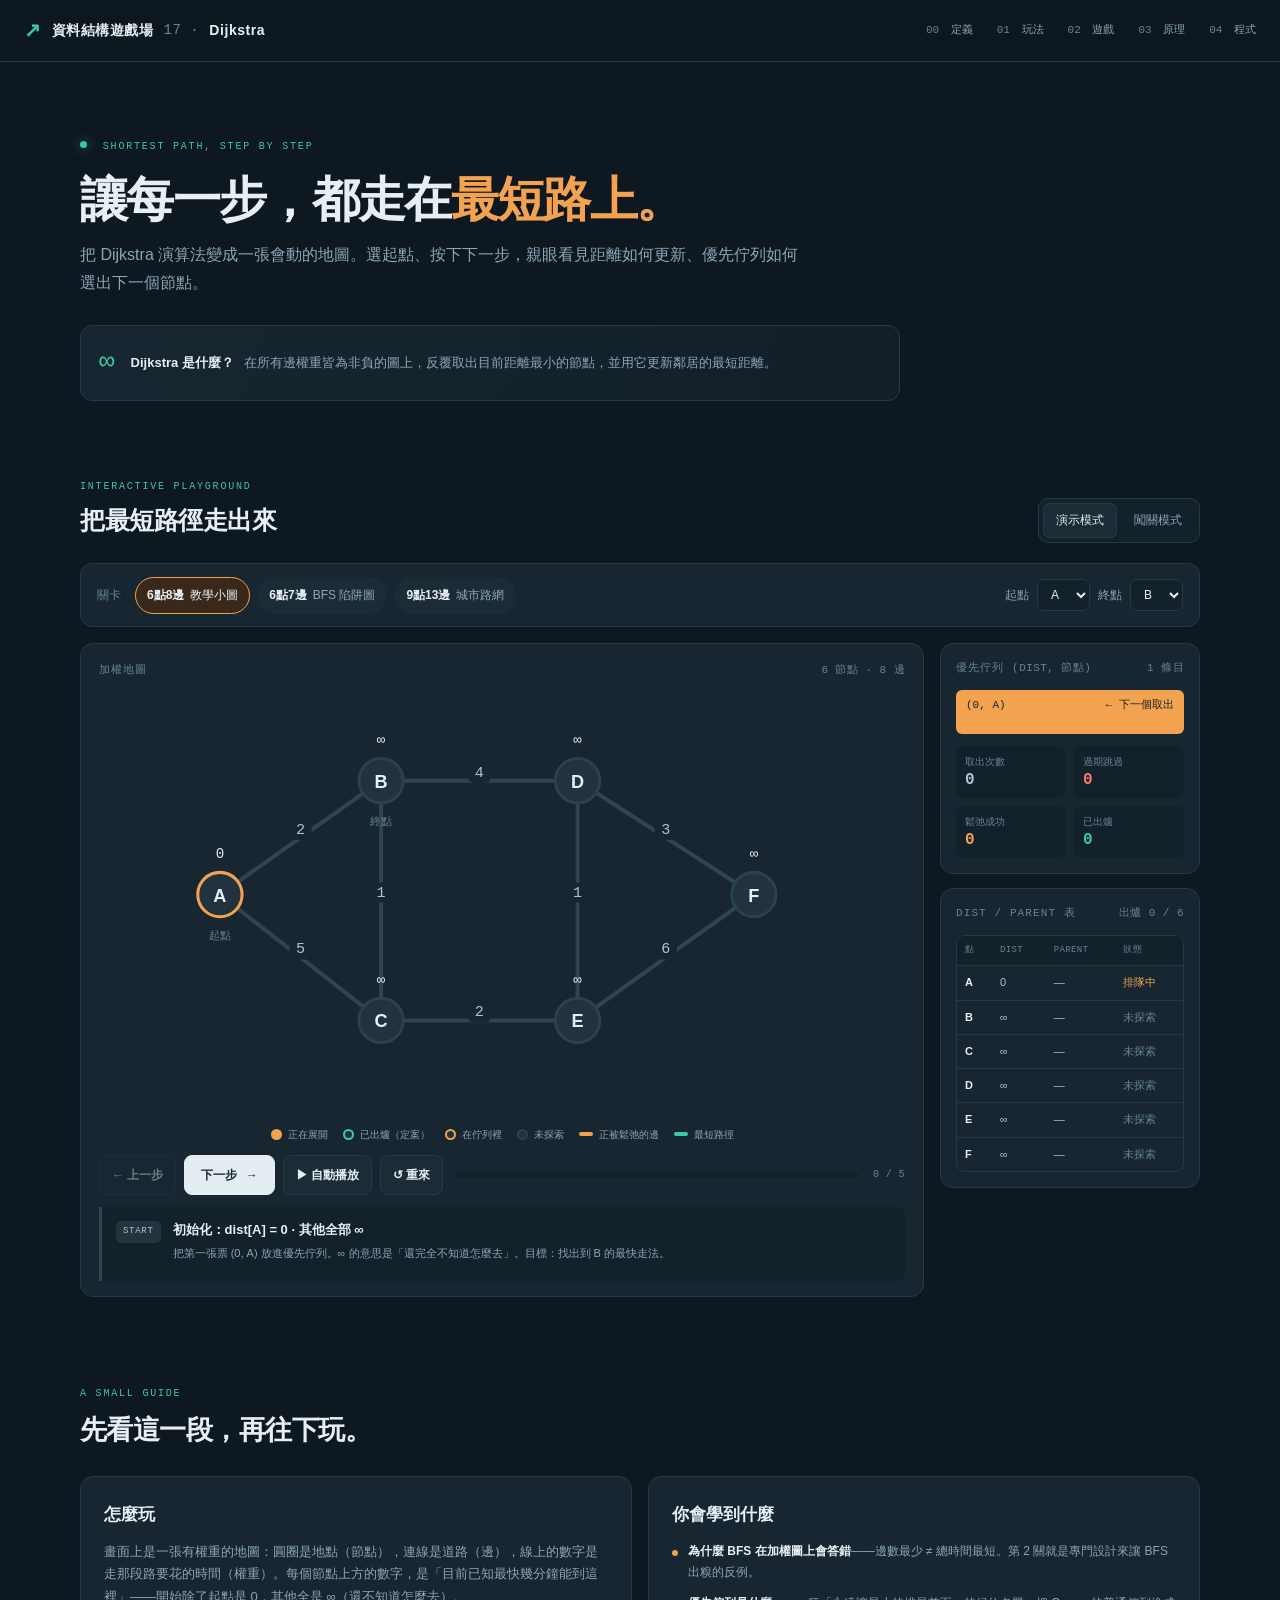
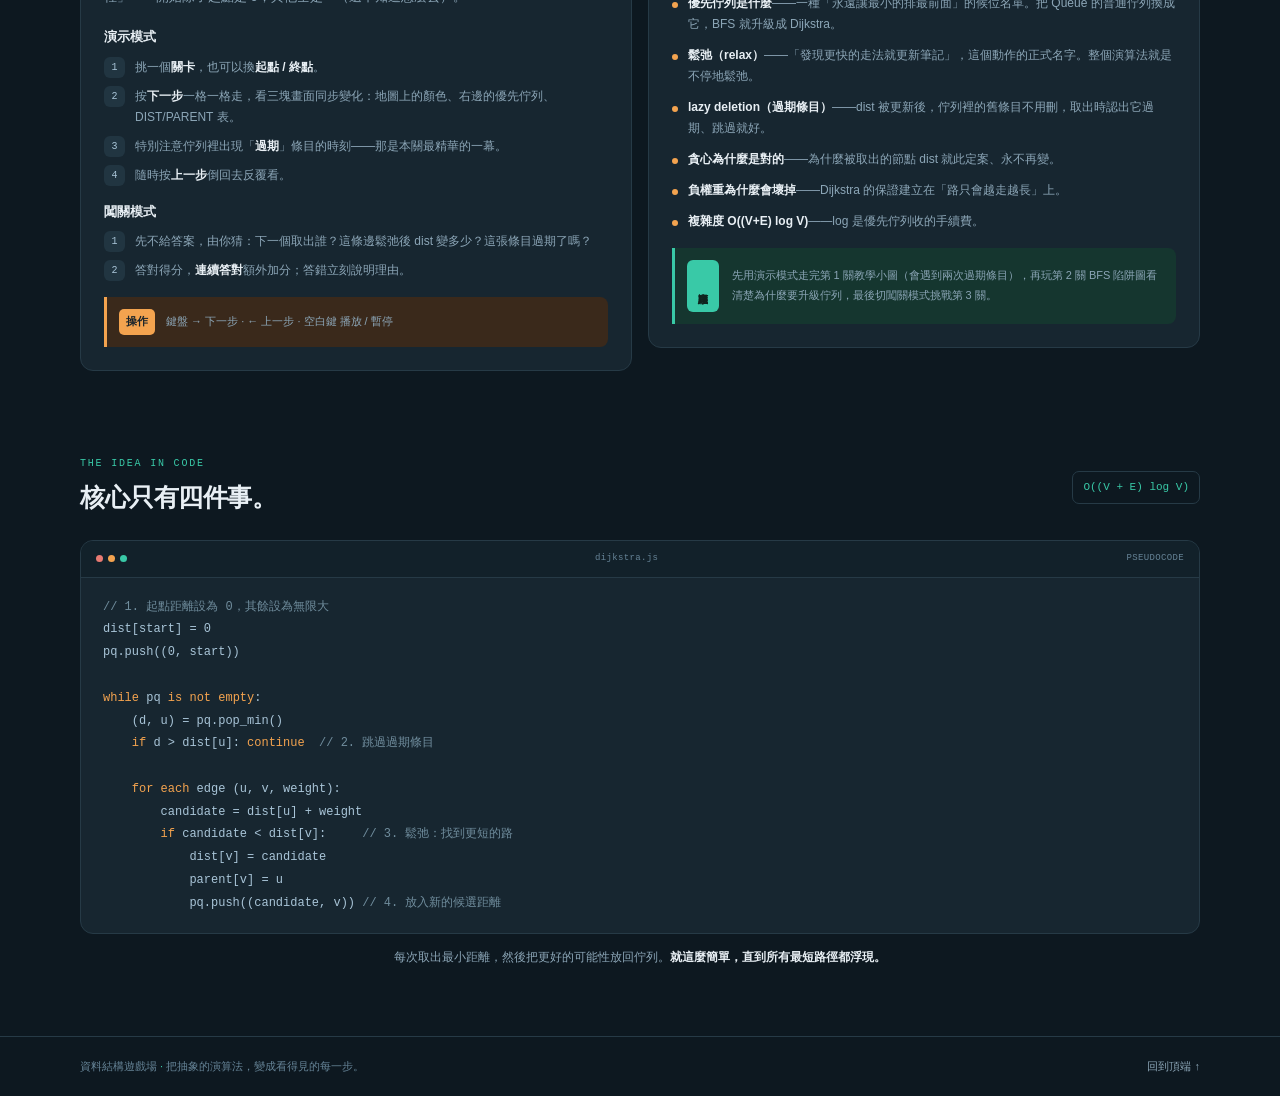
==== index.html @ f164344b "Add Dijkstra learning playground" ====
<!doctype html>
<html lang="zh-Hant">
<head>
  <meta charset="utf-8">
  <meta name="viewport" content="width=device-width, initial-scale=1">
  <meta name="theme-color" content="#0d1820">
  <meta name="description" content="用互動加權地圖，一步一步看懂 Dijkstra 最短路徑演算法。">
  <title>Dijkstra — 資料結構遊戲場</title>
  <link rel="stylesheet" href="style.css">
</head>
<body>
  <header class="topbar">
    <a class="brand" href="#top"><span class="brand-mark">↗</span> 資料結構遊戲場 <span class="brand-divider">17 ·</span> Dijkstra</a>
    <nav class="chapter-nav" aria-label="章節導覽">
      <a href="#definition"><span>00</span> 定義</a>
      <a href="#how-to"><span>01</span> 玩法</a>
      <a href="#playground"><span>02</span> 遊戲</a>
      <a href="#principles"><span>03</span> 原理</a>
      <a href="#code"><span>04</span> 程式</a>
    </nav>
  </header>

  <main id="top">
    <section class="intro section-wrap" id="definition">
      <div class="eyebrow"><span class="eyebrow-dot"></span> SHORTEST PATH, STEP BY STEP</div>
      <h1>讓每一步，都走在<span class="accent-text">最短路上。</span></h1>
      <p class="intro-copy">把 Dijkstra 演算法變成一張會動的地圖。選起點、按下下一步，親眼看見距離如何更新、優先佇列如何選出下一個節點。</p>
      <div class="definition-strip">
        <span class="definition-icon">∞</span>
        <p><strong>Dijkstra 是什麼？</strong> 在所有邊權重皆為非負的圖上，反覆取出目前距離最小的節點，並用它更新鄰居的最短距離。</p>
      </div>
    </section>

    <section class="playground section-wrap" id="playground" aria-label="Dijkstra 互動遊戲場">
      <div class="playground-heading">
        <div>
          <div class="eyebrow">INTERACTIVE PLAYGROUND</div>
          <h2>把最短路徑走出來</h2>
        </div>
        <div class="mode-switch" role="group" aria-label="選擇模式">
          <button class="mode-button active" id="demo-mode" type="button" aria-pressed="true">演示模式</button>
          <button class="mode-button" id="challenge-mode" type="button" aria-pressed="false">闖關模式</button>
        </div>
      </div>

      <div class="graph-picker">
        <span class="control-label">關卡</span>
        <div class="graph-tabs" role="group" aria-label="選擇加權圖">
          <button class="graph-tab selected" type="button" data-graph="lesson" aria-pressed="true"><strong>6點8邊</strong><span>教學小圖</span></button>
          <button class="graph-tab" type="button" data-graph="trap" aria-pressed="false"><strong>6點7邊</strong><span>BFS 陷阱圖</span></button>
          <button class="graph-tab" type="button" data-graph="city" aria-pressed="false"><strong>9點13邊</strong><span>城市路網</span></button>
        </div>
        <div class="endpoints">
          <label for="start-select">起點</label>
          <select id="start-select" aria-label="選擇起點"></select>
          <label for="end-select">終點</label>
          <select id="end-select" aria-label="選擇終點"></select>
        </div>
      </div>

      <div class="workspace-grid">
        <section class="map-card panel" aria-label="加權地圖">
          <div class="panel-heading">
            <h3>加權地圖</h3>
            <span class="mono" id="graph-count">6 節點 · 8 邊</span>
          </div>
          <div class="map-viewport">
            <svg id="graph-svg" viewBox="0 0 800 430" role="img" aria-label="目前關卡的加權圖"></svg>
          </div>
          <div class="legend" aria-label="地圖圖例">
            <span><i class="legend-dot expanding"></i>正在展開</span>
            <span><i class="legend-dot settled"></i>已出爐（定案）</span>
            <span><i class="legend-dot queued"></i>在佇列裡</span>
            <span><i class="legend-dot unexplored"></i>未探索</span>
            <span><i class="legend-line relaxing"></i>正被鬆弛的邊</span>
            <span><i class="legend-line shortest"></i>最短路徑</span>
          </div>
          <div class="controls">
            <button class="control-button secondary" id="prev-button" type="button" disabled>← 上一步</button>
            <button class="control-button primary" id="next-button" type="button">下一步 <span>→</span></button>
            <button class="control-button secondary" id="play-button" type="button"><span id="play-icon">▶</span> <span id="play-label">自動播放</span></button>
            <button class="control-button secondary" id="reset-button" type="button">↺ 重來</button>
            <div class="progress-track" role="progressbar" aria-label="演算法進度" aria-valuemin="0" aria-valuemax="100" aria-valuenow="0">
              <span id="progress-fill"></span>
            </div>
            <span class="progress-count mono" id="progress-count">0 / 0</span>
          </div>
          <div class="narration" aria-live="polite">
            <span class="narration-tag" id="step-tag">START</span>
            <div><strong id="step-title"></strong><p id="step-detail"></p></div>
          </div>
        </section>

        <aside class="side-column">
          <section class="panel queue-card">
            <div class="panel-heading">
              <h3>優先佇列 <span class="mono">(DIST, 節點)</span></h3>
              <span class="mono" id="queue-count">0 條目</span>
            </div>
            <div class="queue-list" id="queue-list" aria-live="polite"></div>
            <div class="stats-grid">
              <div class="stat"><span>取出次數</span><strong id="stat-pops">0</strong></div>
              <div class="stat"><span>過期跳過</span><strong class="coral" id="stat-stale">0</strong></div>
              <div class="stat"><span>鬆弛成功</span><strong class="orange" id="stat-relax">0</strong></div>
              <div class="stat"><span>已出爐</span><strong class="teal" id="stat-settled">0</strong></div>
            </div>
          </section>
          <section class="panel table-card">
            <div class="panel-heading">
              <h3>DIST / PARENT 表</h3>
              <span class="mono" id="settled-count">出爐 0 / 6</span>
            </div>
            <div class="table-wrap">
              <table>
                <thead><tr><th>點</th><th>DIST</th><th>PARENT</th><th>狀態</th></tr></thead>
                <tbody id="distance-body"></tbody>
              </table>
            </div>
          </section>
          <section class="panel challenge-card" id="challenge-card" hidden>
            <div class="challenge-kicker">YOUR TURN</div>
            <h3>猜猜下一步</h3>
            <p id="challenge-prompt">下一個會從佇列取出哪個節點？</p>
            <div class="challenge-options" id="challenge-options"></div>
            <p class="challenge-feedback" id="challenge-feedback" aria-live="polite"></p>
          </section>
        </aside>
      </div>
    </section>

    <section class="learning section-wrap" id="how-to">
      <div class="section-title">
        <div class="eyebrow">A SMALL GUIDE</div>
        <h2>先看這一段，再往下玩。</h2>
      </div>
      <div class="learning-grid">
        <article class="info-card panel">
          <h3>怎麼玩</h3>
          <p>畫面上是一張有權重的地圖：圓圈是地點（節點），連線是道路（邊），線上的數字是走那段路要花的時間（權重）。每個節點上方的數字，是「目前已知最快幾分鐘能到這裡」——開始除了起點是 0，其他全是 ∞（還不知道怎麼去）。</p>
          <h4>演示模式</h4>
          <ol class="numbered-list">
            <li><span>1</span><p>挑一個<strong>關卡</strong>，也可以換<strong>起點 / 終點</strong>。</p></li>
            <li><span>2</span><p>按<strong>下一步</strong>一格一格走，看三塊畫面同步變化：地圖上的顏色、右邊的優先佇列、DIST/PARENT 表。</p></li>
            <li><span>3</span><p>特別注意佇列裡出現「<strong>過期</strong>」條目的時刻——那是本關最精華的一幕。</p></li>
            <li><span>4</span><p>隨時按<strong>上一步</strong>倒回去反覆看。</p></li>
          </ol>
          <h4>闖關模式</h4>
          <ol class="numbered-list">
            <li><span>1</span><p>先不給答案，由你猜：下一個取出誰？這條邊鬆弛後 dist 變多少？這張條目過期了嗎？</p></li>
            <li><span>2</span><p>答對得分，<strong>連續答對</strong>額外加分；答錯立刻說明理由。</p></li>
          </ol>
          <div class="keyboard-hint"><span class="hint-badge">操作</span><span>鍵盤 → 下一步 · ← 上一步 · 空白鍵 播放 / 暫停</span></div>
        </article>
        <article class="info-card panel" id="principles">
          <h3>你會學到什麼</h3>
          <ul class="concept-list">
            <li><span><strong>為什麼 BFS 在加權圖上會答錯</strong>——邊數最少 ≠ 總時間最短。第 2 關就是專門設計來讓 BFS 出糗的反例。</span></li>
            <li><span><strong>優先佇列是什麼</strong>——一種「永遠讓最小的排最前面」的候位名單。把 Queue 的普通佇列換成它，BFS 就升級成 Dijkstra。</span></li>
            <li><span><strong>鬆弛（relax）</strong>——「發現更快的走法就更新筆記」，這個動作的正式名字。整個演算法就是不停地鬆弛。</span></li>
            <li><span><strong>lazy deletion（過期條目）</strong>——dist 被更新後，佇列裡的舊條目不用刪，取出時認出它過期、跳過就好。</span></li>
            <li><span><strong>貪心為什麼是對的</strong>——為什麼被取出的節點 dist 就此定案、永不再變。</span></li>
            <li><span><strong>負權重為什麼會壞掉</strong>——Dijkstra 的保證建立在「路只會越走越長」上。</span></li>
            <li><span><strong>複雜度 O((V+E) log V)</strong>——log 是優先佇列收的手續費。</span></li>
          </ul>
          <div class="recommendation"><span class="recommend-icon">建議順序</span><p>先用演示模式走完第 1 關教學小圖（會遇到兩次過期條目），再玩第 2 關 BFS 陷阱圖看清楚為什麼要升級佇列，最後切闖關模式挑戰第 3 關。</p></div>
        </article>
      </div>
    </section>

    <section class="code-section section-wrap" id="code">
      <div class="code-heading"><div><div class="eyebrow">THE IDEA IN CODE</div><h2>核心只有四件事。</h2></div><span class="complexity-badge">O((V + E) log V)</span></div>
      <div class="code-card panel">
        <div class="code-top"><span><i></i><i></i><i></i></span><span class="mono">dijkstra.js</span><span class="mono">PSEUDOCODE</span></div>
        <pre><code><span class="code-comment">// 1. 起點距離設為 0，其餘設為無限大</span>
dist[start] = 0
pq.push((0, start))

<span class="code-keyword">while</span> pq <span class="code-keyword">is not empty</span>:
    (d, u) = pq.pop_min()
    <span class="code-keyword">if</span> d &gt; dist[u]: <span class="code-keyword">continue</span>  <span class="code-comment">// 2. 跳過過期條目</span>

    <span class="code-keyword">for each</span> edge (u, v, weight):
        candidate = dist[u] + weight
        <span class="code-keyword">if</span> candidate &lt; dist[v]:     <span class="code-comment">// 3. 鬆弛：找到更短的路</span>
            dist[v] = candidate
            parent[v] = u
            pq.push((candidate, v)) <span class="code-comment">// 4. 放入新的候選距離</span></code></pre>
      </div>
      <p class="closing-note">每次取出最小距離，然後把更好的可能性放回佇列。<strong>就這麼簡單，直到所有最短路徑都浮現。</strong></p>
    </section>
  </main>
  <footer class="footer"><span>資料結構遊戲場 <span class="footer-dot">·</span> 把抽象的演算法，變成看得見的每一步。</span><a href="#top">回到頂端 ↑</a></footer>
  <script src="app.js"></script>
</body>
</html>
---- style.css ----
:root {
  color-scheme: dark;
  --bg: #0d1820;
  --panel: #172630;
  --panel-raised: #1b2c37;
  --panel-deep: #12212a;
  --border: #263a46;
  --line: #304552;
  --text: #e8eff4;
  --muted: #8ca6b7;
  --dim: #668497;
  --orange: #f3a34f;
  --orange-soft: #3a291b;
  --teal: #39c9a7;
  --teal-soft: #15362f;
  --coral: #ff746b;
  --blue: #a9c5d8;
  --mono: "DM Mono", Consolas, monospace;
  --sans: "DM Sans", "Noto Sans TC", "Microsoft JhengHei", sans-serif;
}

* { box-sizing: border-box; }
html { scroll-behavior: smooth; scroll-padding-top: 85px; }
body { margin: 0; background: var(--bg); color: var(--text); font-family: var(--sans); font-size: 15px; line-height: 1.75; }
button, select { font: inherit; }
button { color: inherit; }
a { color: inherit; text-decoration: none; }
.mono { font-family: var(--mono); letter-spacing: .04em; }
.section-wrap { width: min(1120px, calc(100% - 48px)); margin-inline: auto; }
.topbar { height: 62px; position: sticky; z-index: 20; top: 0; display: flex; align-items: center; justify-content: space-between; gap: 20px; padding: 0 max(24px, calc((100% - 1280px) / 2)); background: rgba(13, 24, 32, .94); border-bottom: 1px solid var(--border); backdrop-filter: blur(16px); }
.brand { display: flex; align-items: center; gap: 10px; white-space: nowrap; font-size: 14px; font-weight: 700; letter-spacing: .04em; }
.brand-mark { color: var(--teal); font-size: 20px; }
.brand-divider { color: var(--dim); font-family: var(--mono); font-weight: 400; }
.chapter-nav { display: flex; gap: 24px; }
.chapter-nav a { color: var(--muted); font-family: var(--mono); font-size: 11px; font-weight: 500; transition: color .2s; }
.chapter-nav a span { color: var(--dim); margin-right: 5px; }
.chapter-nav a:hover { color: var(--text); }

.intro { padding: 76px 0 35px; }
.eyebrow { color: var(--teal); font-family: var(--mono); font-size: 10px; font-weight: 500; letter-spacing: .18em; }
.eyebrow-dot { width: 7px; height: 7px; display: inline-block; margin: 0 8px 1px 0; border-radius: 50%; background: var(--teal); box-shadow: 0 0 12px rgba(57, 201, 167, .6); }
.intro h1 { margin: 12px 0 9px; font-size: clamp(32px, 5vw, 48px); line-height: 1.35; letter-spacing: -.035em; }
.accent-text { color: var(--orange); }
.intro-copy { max-width: 720px; margin: 0; color: var(--muted); font-size: 16px; }
.definition-strip { display: flex; align-items: center; gap: 16px; max-width: 820px; margin-top: 28px; padding: 14px 18px; border: 1px solid var(--border); border-radius: 12px; background: linear-gradient(110deg, var(--panel), rgba(23,38,48,.5)); }
.definition-icon { color: var(--teal); font-family: var(--mono); font-size: 26px; }
.definition-strip p { margin: 0; color: var(--muted); font-size: 13px; }
.definition-strip strong { color: var(--text); margin-right: 6px; }

.playground { padding-top: 42px; }
.playground-heading, .code-heading { display: flex; align-items: end; justify-content: space-between; gap: 20px; margin-bottom: 20px; }
h2 { margin: 4px 0 0; font-size: 25px; letter-spacing: -.02em; }
.mode-switch { display: inline-flex; gap: 4px; padding: 4px; background: var(--panel-deep); border: 1px solid var(--border); border-radius: 10px; }
.mode-button { border: 0; background: transparent; padding: 7px 13px; border-radius: 7px; color: var(--muted); cursor: pointer; font-size: 12px; }
.mode-button.active { background: var(--panel-raised); color: var(--text); box-shadow: inset 0 0 0 1px var(--border); }
.graph-picker { display: flex; align-items: center; gap: 12px; min-height: 64px; padding: 10px 16px; background: var(--panel); border: 1px solid var(--border); border-radius: 12px; }
.control-label { margin-right: 2px; color: var(--dim); font-size: 12px; }
.graph-tabs { display: flex; align-items: center; gap: 7px; }
.graph-tab { display: flex; align-items: center; gap: 6px; padding: 7px 11px; border: 1px solid transparent; border-radius: 999px; background: var(--panel-raised); color: var(--muted); cursor: pointer; font-size: 12px; transition: .2s; }
.graph-tab strong { color: var(--text); font-size: 12px; }
.graph-tab:hover { border-color: var(--line); color: var(--text); }
.graph-tab.selected { border-color: var(--orange); background: var(--orange-soft); color: var(--text); }
.endpoints { display: flex; align-items: center; gap: 8px; margin-left: auto; color: var(--muted); font-size: 12px; }
.endpoints select { min-width: 53px; padding: 7px 9px; border: 1px solid var(--border); border-radius: 7px; background: var(--panel-deep); color: var(--text); cursor: pointer; }
.workspace-grid { display: grid; grid-template-columns: minmax(0, 1fr) 260px; gap: 16px; align-items: start; margin-top: 16px; }
.panel { background: var(--panel); border: 1px solid var(--border); border-radius: 13px; }
.map-card { min-width: 0; padding: 17px 18px 15px; }
.panel-heading { display: flex; align-items: center; justify-content: space-between; gap: 8px; }
.panel-heading h3 { margin: 0; color: var(--dim); font-family: var(--mono); font-size: 11px; font-weight: 500; letter-spacing: .1em; }
.panel-heading > span { color: var(--dim); font-size: 11px; }
.map-viewport { width: 100%; margin-top: 8px; }
#graph-svg { display: block; width: 100%; height: auto; overflow: visible; }
.edge-line { stroke: var(--line); stroke-width: 4; stroke-linecap: round; transition: stroke .25s, stroke-width .25s; }
.edge-line.active-edge { stroke: var(--orange); stroke-width: 6; }
.edge-line.path-edge { stroke: var(--teal); stroke-width: 5; }
.edge-label-bg { fill: var(--panel); }
.edge-weight { fill: var(--blue); font-family: var(--mono); font-size: 15px; font-weight: 500; text-anchor: middle; dominant-baseline: central; }
.node-circle { fill: #20333f; stroke: #2b414e; stroke-width: 3; transition: fill .25s, stroke .25s; }
.node-group.active .node-circle { fill: #4a331f; stroke: var(--orange); stroke-width: 4; }
.node-group.settled .node-circle { fill: #173a33; stroke: var(--teal); }
.node-group.queued .node-circle { stroke: var(--orange); }
.node-label { fill: var(--text); font-family: var(--sans); font-size: 18px; font-weight: 700; text-anchor: middle; dominant-baseline: central; }
.distance-label { fill: var(--text); font-family: var(--mono); font-size: 14px; font-weight: 500; text-anchor: middle; }
.node-caption { fill: var(--dim); font-family: var(--sans); font-size: 11px; text-anchor: middle; }
.legend { display: flex; flex-wrap: wrap; justify-content: center; gap: 11px 15px; padding: 4px 0 12px; color: var(--muted); font-size: 10px; }
.legend span { display: inline-flex; align-items: center; gap: 6px; white-space: nowrap; }
.legend-dot { display: inline-block; width: 11px; height: 11px; border-radius: 50%; background: #20333f; border: 2px solid #2b414e; }
.legend-dot.expanding { background: var(--orange); border-color: var(--orange); }
.legend-dot.settled { border-color: var(--teal); }
.legend-dot.queued { border-color: var(--orange); }
.legend-line { width: 14px; height: 4px; border-radius: 5px; background: var(--orange); }
.legend-line.shortest { background: var(--teal); }
.controls { display: flex; align-items: center; gap: 8px; }
.control-button { min-height: 40px; padding: 8px 12px; border: 1px solid var(--border); border-radius: 8px; cursor: pointer; font-size: 12px; font-weight: 600; white-space: nowrap; transition: background .2s, transform .2s; }
.control-button:hover:not(:disabled) { transform: translateY(-1px); }
.control-button:disabled { opacity: .42; cursor: not-allowed; }
.control-button.secondary { background: var(--panel-raised); }
.control-button.secondary:hover:not(:disabled) { background: #243a47; }
.control-button.primary { padding-inline: 16px; border-color: #e4edf2; background: #e4edf2; color: #172630; }
.control-button.primary:hover:not(:disabled) { background: #fff; }
.control-button.primary span { margin-left: 5px; }
.progress-track { flex: 1; min-width: 25px; height: 5px; margin-left: 5px; overflow: hidden; border-radius: 9px; background: var(--panel-deep); }
.progress-track span { display: block; width: 0; height: 100%; border-radius: inherit; background: var(--teal); transition: width .25s; }
.progress-count { min-width: 38px; color: var(--dim); font-size: 10px; text-align: right; }
.narration { display: flex; align-items: flex-start; gap: 12px; min-height: 74px; margin-top: 12px; padding: 12px 14px; border-left: 3px solid var(--line); border-radius: 0 9px 9px 0; background: var(--panel-deep); }
.narration-tag { margin-top: 2px; padding: 3px 7px; border-radius: 5px; background: #23343e; color: var(--blue); font-family: var(--mono); font-size: 9px; font-weight: 500; letter-spacing: .08em; }
.narration strong { display: block; font-size: 13px; }
.narration p { margin: 2px 0 0; color: var(--muted); font-size: 11px; line-height: 1.65; }
.side-column { display: grid; gap: 14px; }
.queue-card, .table-card, .challenge-card { padding: 15px; }
.queue-list { display: grid; gap: 6px; min-height: 44px; max-height: 150px; margin: 12px 0; overflow-y: auto; }
.queue-item { display: flex; justify-content: space-between; padding: 6px 10px; border-radius: 6px; background: var(--panel-deep); color: var(--blue); font-family: var(--mono); font-size: 11px; }
.queue-item.next { background: var(--orange); color: #18232b; font-weight: 500; }
.queue-item.stale { color: var(--coral); text-decoration: line-through; }
.queue-empty { padding: 8px 10px; color: var(--dim); font-size: 11px; }
.stats-grid { display: grid; grid-template-columns: 1fr 1fr; gap: 8px; }
.stat { min-height: 52px; padding: 7px 9px; border-radius: 8px; background: var(--panel-deep); }
.stat span { display: block; color: var(--dim); font-size: 10px; }
.stat strong { display: block; margin-top: -1px; color: var(--blue); font-family: var(--mono); font-size: 16px; line-height: 1.3; }
.stat strong.coral { color: var(--coral); }
.stat strong.orange { color: var(--orange); }
.stat strong.teal { color: var(--teal); }
.table-card .panel-heading { margin-bottom: 11px; }
.table-wrap { overflow: hidden; border: 1px solid var(--border); border-radius: 9px; }
table { width: 100%; border-collapse: collapse; font-size: 11px; }
th, td { padding: 7px 8px; border-bottom: 1px solid var(--border); text-align: left; }
th { background: var(--panel-deep); color: var(--dim); font-family: var(--mono); font-size: 9px; font-weight: 500; letter-spacing: .04em; }
td { color: var(--blue); }
td:first-child { color: var(--text); font-weight: 600; }
tbody tr:last-child td { border-bottom: 0; }
.status-settled { color: var(--teal); }
.status-queued { color: var(--orange); }
.status-active { color: var(--orange); }
.status-unseen { color: var(--dim); }
.challenge-card { border-color: rgba(243, 163, 79, .35); background: linear-gradient(140deg, var(--panel), #2b261f); }
.challenge-card h3 { margin: 2px 0 3px; font-size: 14px; }
.challenge-kicker { color: var(--orange); font-family: var(--mono); font-size: 9px; letter-spacing: .14em; }
.challenge-card p { margin: 0 0 9px; color: var(--muted); font-size: 11px; }
.challenge-options { display: flex; flex-wrap: wrap; gap: 6px; }
.challenge-option { padding: 5px 10px; border: 1px solid var(--border); border-radius: 6px; background: var(--panel-deep); cursor: pointer; font-family: var(--mono); font-size: 11px; }
.challenge-option:hover:not(:disabled) { border-color: var(--orange); }
.challenge-option:disabled { cursor: default; opacity: .7; }
.challenge-option.correct { border-color: var(--teal); color: var(--teal); }
.challenge-option.incorrect { border-color: var(--coral); color: var(--coral); }
.challenge-feedback { min-height: 20px; margin: 8px 0 0 !important; color: var(--teal) !important; }

.learning { padding-top: 88px; }
.section-title { margin-bottom: 22px; }
.section-title h2 { font-size: 27px; }
.learning-grid { display: grid; grid-template-columns: 1fr 1fr; gap: 16px; align-items: start; }
.info-card { padding: 23px; }
.info-card h3 { margin: 0 0 11px; font-size: 17px; }
.info-card > p { margin: 0 0 17px; color: var(--muted); font-size: 13px; }
.info-card h4 { margin: 15px 0 8px; font-size: 13px; }
.numbered-list { display: grid; gap: 8px; padding: 0; margin: 0; list-style: none; }
.numbered-list li { display: flex; gap: 10px; align-items: flex-start; }
.numbered-list li > span { flex: 0 0 21px; height: 21px; border-radius: 6px; background: #213541; color: var(--blue); font-family: var(--mono); font-size: 10px; font-weight: 500; line-height: 21px; text-align: center; }
.numbered-list p { margin: 0; color: var(--muted); font-size: 12px; }
.numbered-list strong { color: var(--text); }
.keyboard-hint { display: flex; align-items: center; gap: 11px; margin-top: 16px; padding: 12px; border-left: 3px solid var(--orange); border-radius: 0 8px 8px 0; background: var(--orange-soft); color: var(--muted); font-size: 11px; }
.hint-badge { padding: 3px 7px; border-radius: 5px; background: var(--orange); color: #18232b; font-weight: 700; }
.concept-list { display: grid; gap: 10px; padding: 0; margin: 0; list-style: none; }
.concept-list li { display: flex; gap: 10px; color: var(--muted); font-size: 12px; }
.concept-list li::before { content: ""; flex: 0 0 6px; width: 6px; height: 6px; margin-top: 9px; border-radius: 50%; background: var(--orange); }
.concept-list strong { color: var(--text); }
.recommendation { display: flex; align-items: center; gap: 13px; margin-top: 16px; padding: 12px; border-left: 3px solid var(--teal); border-radius: 0 8px 8px 0; background: var(--teal-soft); }
.recommend-icon { flex: 0 0 auto; display: grid; place-items: center; min-height: 52px; padding: 7px; border-radius: 6px; background: var(--teal); color: #10251f; font-size: 10px; font-weight: 700; writing-mode: vertical-rl; }
.recommendation p { margin: 0; color: var(--muted); font-size: 11px; }
.code-section { padding-top: 84px; }
.code-heading { align-items: center; }
.complexity-badge { padding: 6px 10px; border: 1px solid var(--border); border-radius: 7px; color: var(--teal); font-family: var(--mono); font-size: 11px; }
.code-card { overflow: hidden; }
.code-top { display: flex; align-items: center; justify-content: space-between; padding: 10px 15px; border-bottom: 1px solid var(--border); background: var(--panel-deep); color: var(--dim); font-size: 9px; }
.code-top > span:first-child { display: flex; gap: 5px; }
.code-top i { width: 7px; height: 7px; display: block; border-radius: 50%; background: #e87a72; }
.code-top i:nth-child(2) { background: var(--orange); }
.code-top i:nth-child(3) { background: var(--teal); }
.code-card pre { overflow-x: auto; padding: 18px 22px; margin: 0; color: var(--blue); font-family: var(--mono); font-size: 12px; line-height: 1.9; }
.code-comment { color: #708d9d; }
.code-keyword { color: var(--orange); }
.closing-note { margin: 13px 0 0; color: var(--muted); text-align: center; font-size: 12px; }
.closing-note strong { color: var(--text); }
.footer { display: flex; justify-content: space-between; gap: 15px; margin-top: 68px; padding: 20px max(24px, calc((100% - 1120px) / 2)); border-top: 1px solid var(--border); color: var(--dim); font-size: 11px; }
.footer a { color: var(--muted); }
.footer-dot { color: var(--teal); }

@media (max-width: 900px) {
  .chapter-nav { gap: 12px; }
  .workspace-grid { grid-template-columns: minmax(0, 1fr) 230px; gap: 12px; }
  .graph-picker { flex-wrap: wrap; }
  .endpoints { margin-left: 0; }
  .controls { flex-wrap: wrap; }
  .progress-track { min-width: 100px; }
}
@media (max-width: 700px) {
  .topbar { height: auto; min-height: 56px; padding-inline: 16px; }
  .brand { font-size: 12px; }
  .chapter-nav { display: none; }
  .section-wrap { width: min(100% - 28px, 540px); }
  .intro { padding-top: 48px; }
  .intro-copy { font-size: 14px; }
  .playground-heading { align-items: flex-start; flex-direction: column; }
  .graph-picker { gap: 9px; padding: 11px; }
  .graph-tabs { flex-wrap: wrap; }
  .graph-tab { padding: 6px 9px; font-size: 10px; }
  .graph-tab strong { font-size: 10px; }
  .endpoints { width: 100%; }
  .workspace-grid { grid-template-columns: 1fr; }
  .side-column { grid-template-columns: 1fr 1fr; align-items: start; }
  .queue-card { grid-row: span 2; }
  .map-card { padding: 13px 11px; }
  .legend { gap: 7px 10px; font-size: 9px; }
  .controls { gap: 6px; }
  .control-button { padding: 7px 9px; font-size: 10px; }
  .control-button.primary { padding-inline: 11px; }
  .progress-track { order: 2; flex-basis: calc(100% - 45px); margin-left: 0; }
  .progress-count { order: 3; }
  .narration { padding: 10px; }
  .learning { padding-top: 62px; }
  .learning-grid { grid-template-columns: 1fr; }
  .info-card { padding: 18px; }
  .code-section { padding-top: 62px; }
  .code-card pre { padding: 15px; font-size: 10px; }
  .footer { margin-top: 48px; padding-inline: 14px; font-size: 9px; }
}
@media (max-width: 430px) {
  .side-column { grid-template-columns: 1fr; }
  .queue-card { grid-row: auto; }
  .graph-tab { gap: 4px; }
  .graph-tab span { font-size: 9px; }
  .control-button { min-height: 36px; }
}
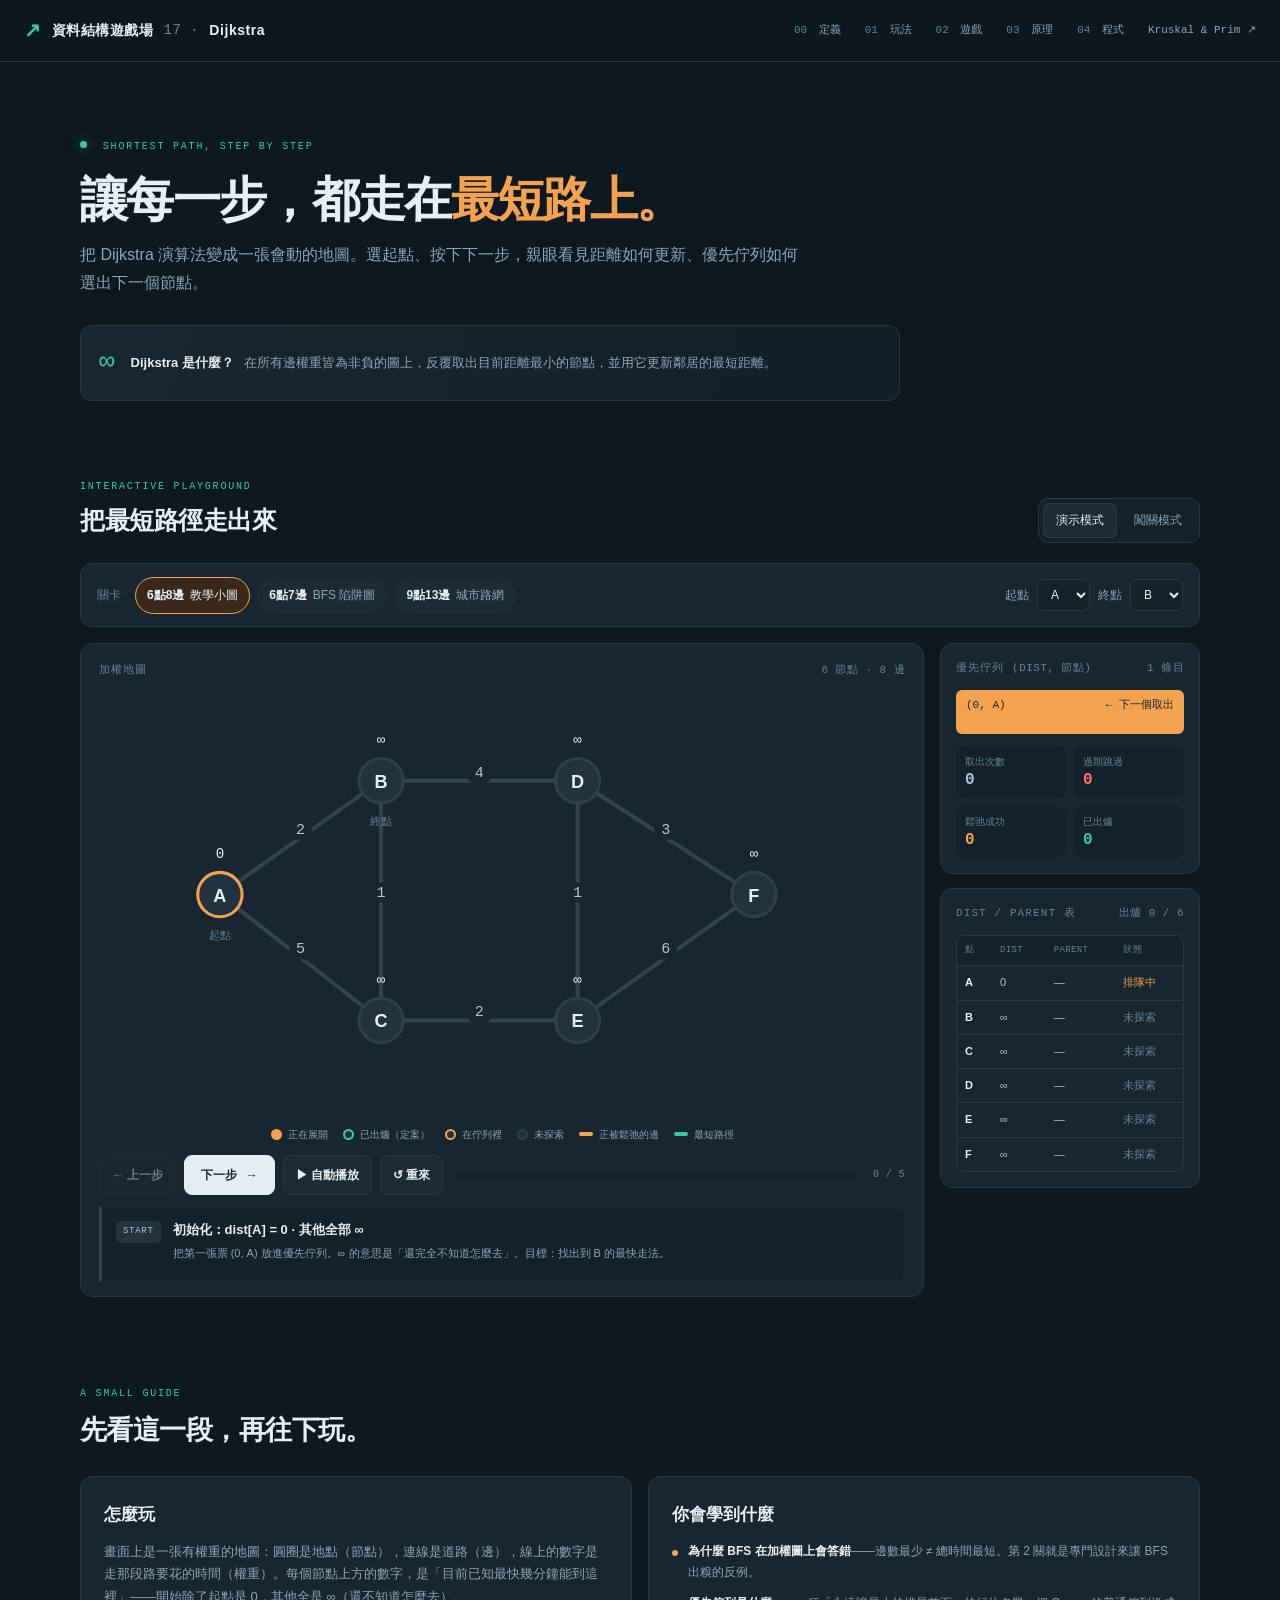
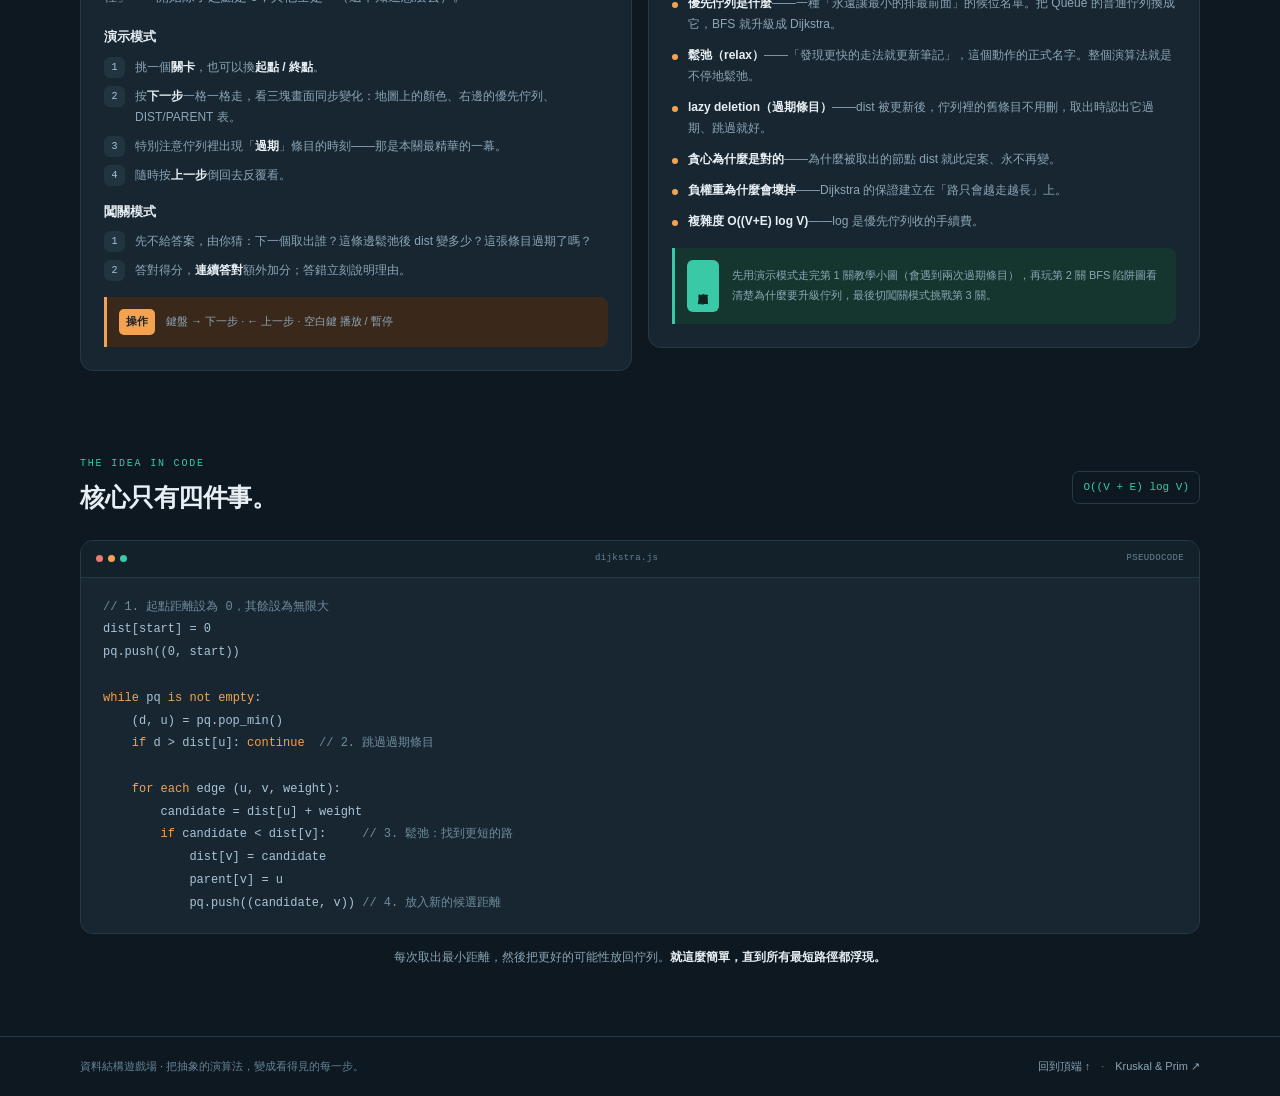
==== commit 0ad4e6fa: "Add Kruskal and Prim learning module" ====
--- a/index.html
+++ b/index.html
@@ -17,6 +17,7 @@
       <a href="#playground"><span>02</span> 遊戲</a>
       <a href="#principles"><span>03</span> 原理</a>
       <a href="#code"><span>04</span> 程式</a>
+      <a href="mst.html">Kruskal &amp; Prim ↗</a>
     </nav>
   </header>
 
@@ -189,7 +190,7 @@
       <p class="closing-note">每次取出最小距離，然後把更好的可能性放回佇列。<strong>就這麼簡單，直到所有最短路徑都浮現。</strong></p>
     </section>
   </main>
-  <footer class="footer"><span>資料結構遊戲場 <span class="footer-dot">·</span> 把抽象的演算法，變成看得見的每一步。</span><a href="#top">回到頂端 ↑</a></footer>
+  <footer class="footer"><span>資料結構遊戲場 <span class="footer-dot">·</span> 把抽象的演算法，變成看得見的每一步。</span><span><a href="#top">回到頂端 ↑</a>　·　<a href="mst.html">Kruskal &amp; Prim ↗</a></span></footer>
   <script src="app.js"></script>
 </body>
 </html>
